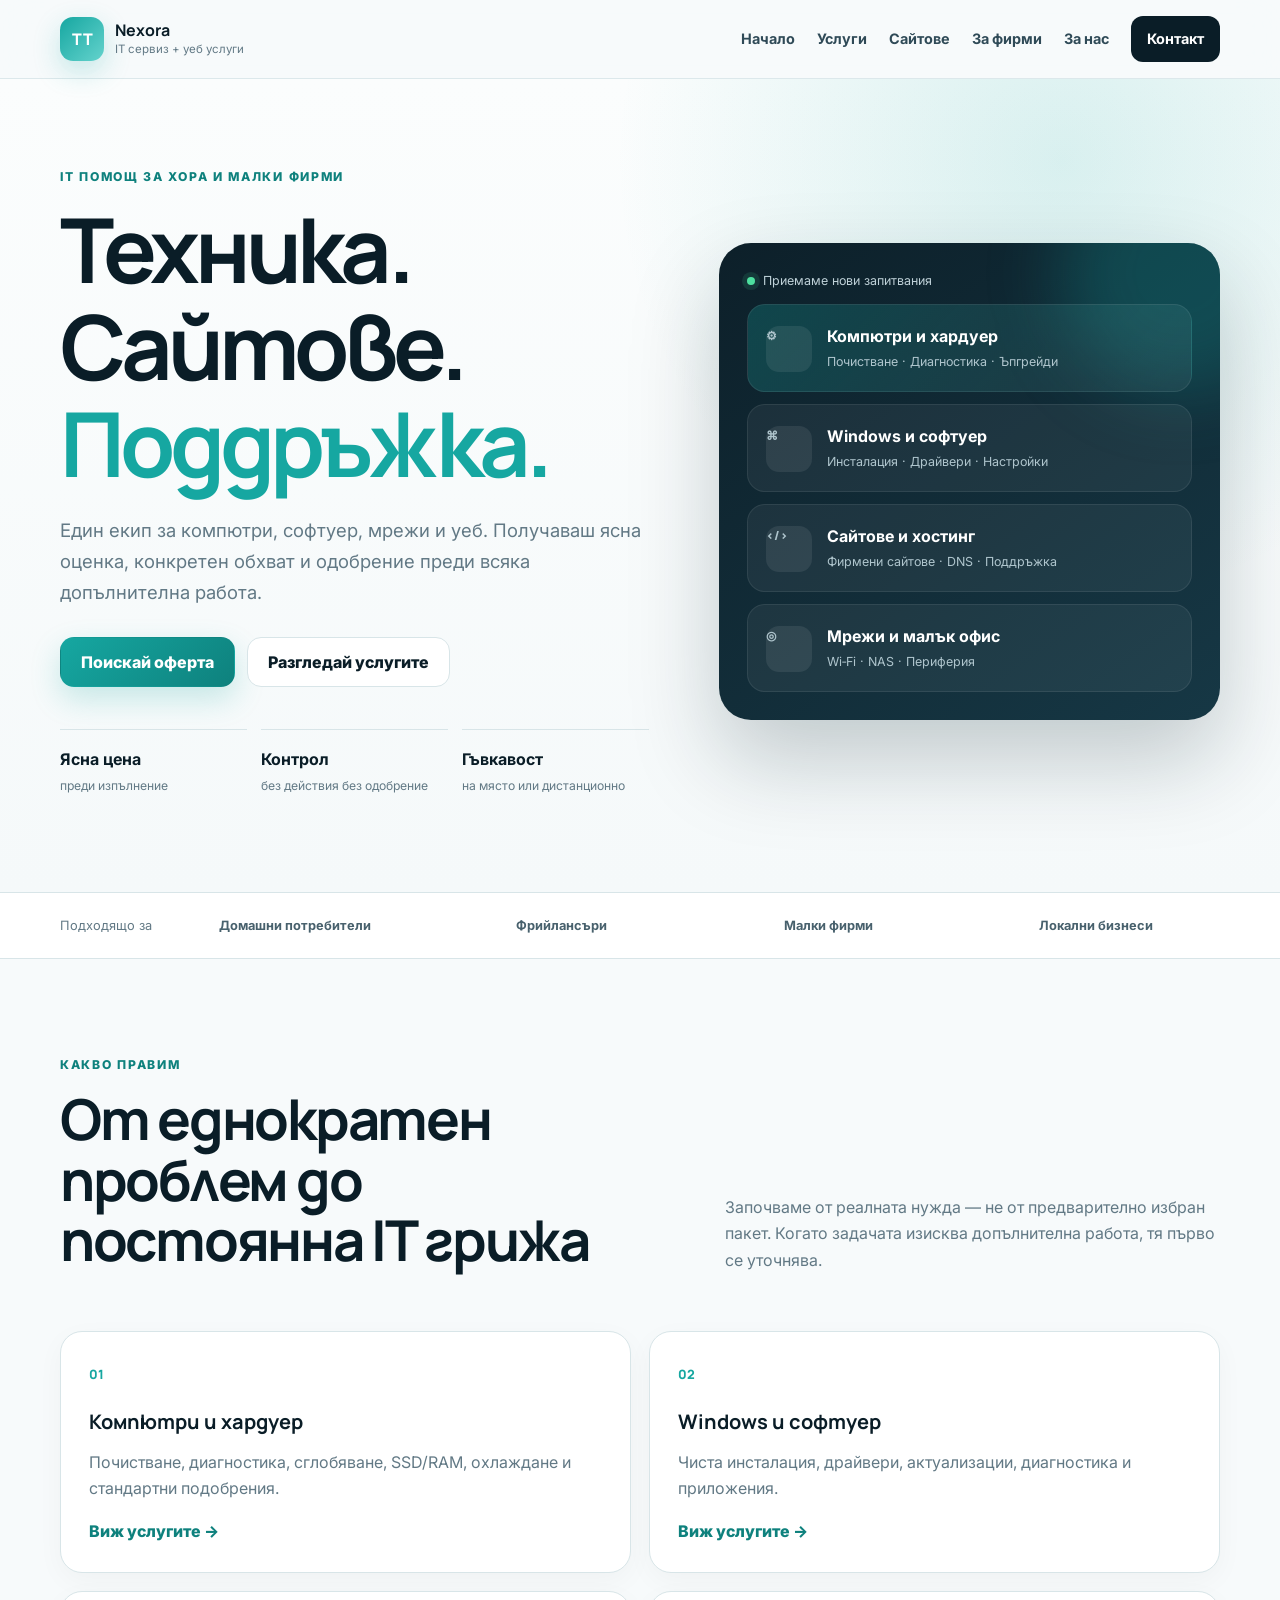
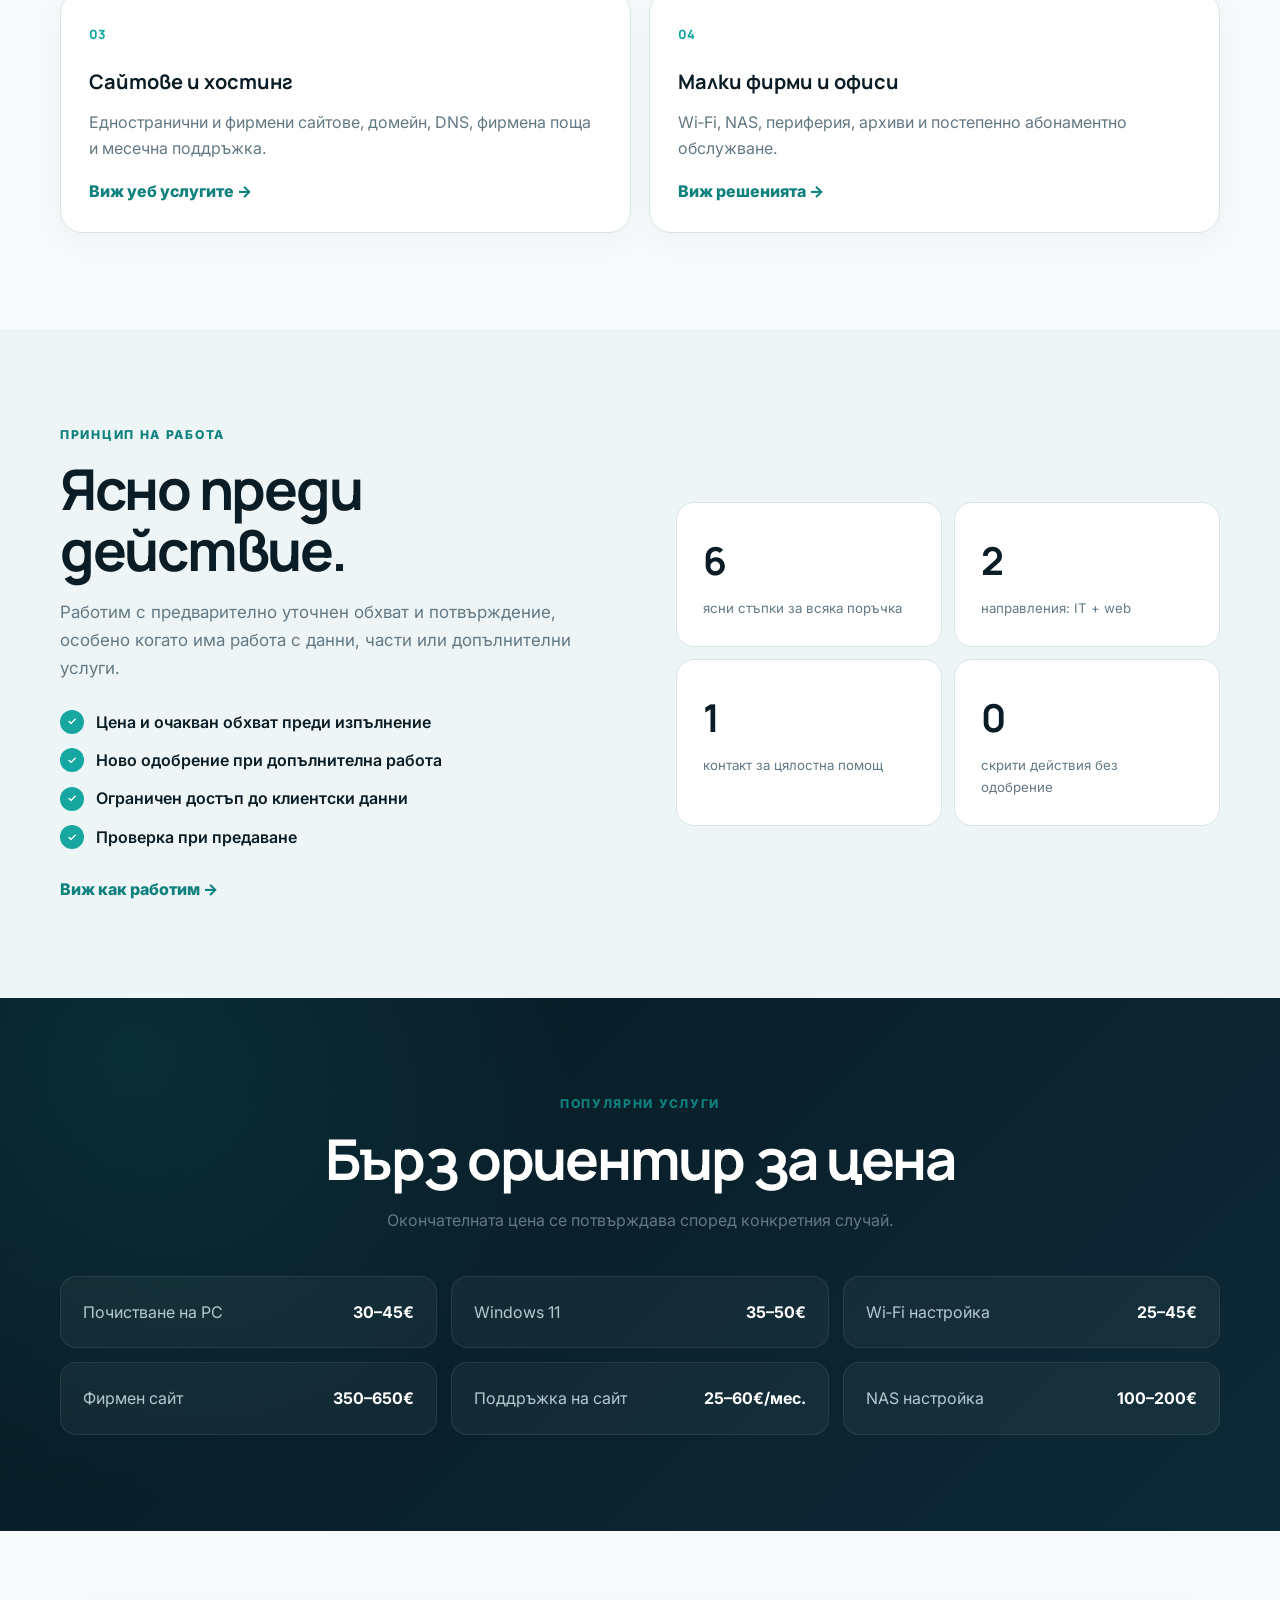
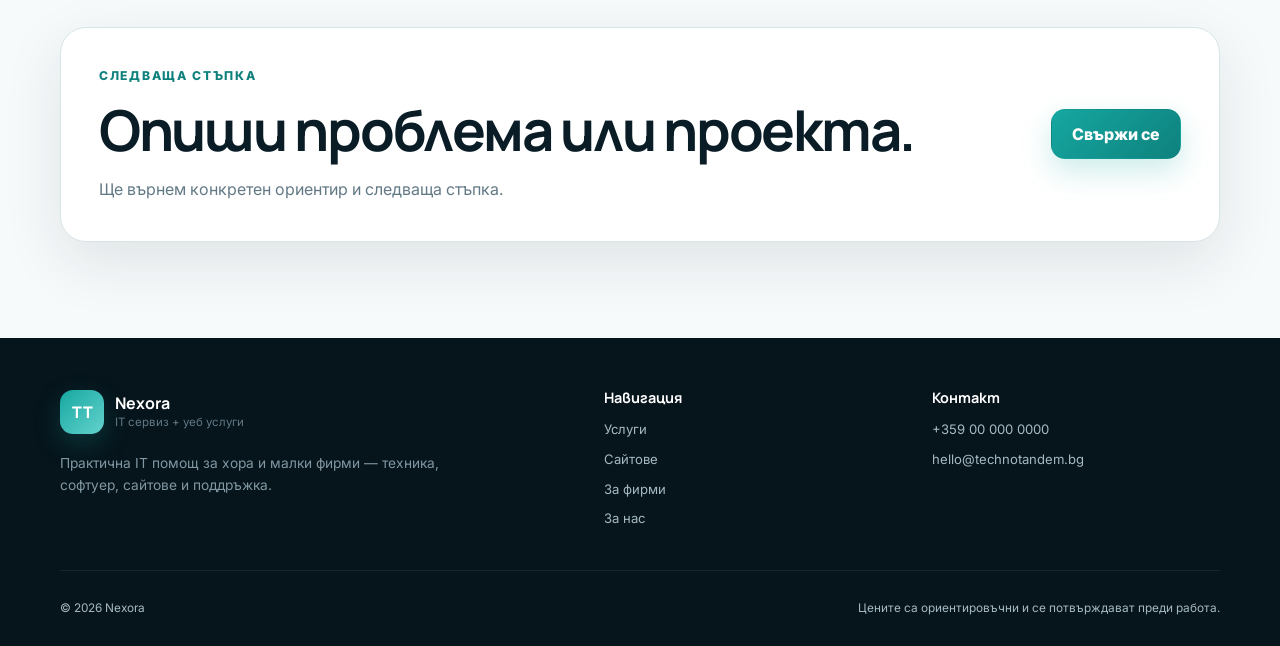
==== .backup-before-refresh/index.html @ 66989ac5 "first commit" ====
<!doctype html>
<html lang="bg">
  <head>
    <meta charset="utf-8" />
    <meta name="viewport" content="width=device-width,initial-scale=1" />
    <title>Nexora — IT сервиз, сайтове и поддръжка</title>
    <meta
      name="description"
      content="IT сервиз и уеб услуги за частни клиенти и малки фирми."
    />
    <meta name="theme-color" content="#0a1d27" />
    <link rel="stylesheet" href="assets/css/styles.css" />
  </head>
  <body>
    <header class="site-header">
      <div class="container nav-wrap">
        <a class="brand" href="index.html"
          ><span class="brand-mark">TT</span
          ><span class="brand-text"
            ><strong>Nexora</strong
            ><small>IT сервиз + уеб услуги</small></span
          ></a
        ><button
          class="menu-toggle"
          aria-expanded="false"
          aria-controls="main-nav"
          aria-label="Отвори меню"
        >
          <span></span><span></span><span></span>
        </button>
        <nav class="main-nav" id="main-nav">
          <a href="index.html">Начало</a><a href="services.html">Услуги</a
          ><a href="websites.html">Сайтове</a
          ><a href="business-support.html">За фирми</a
          ><a href="about.html">За нас</a
          ><a href="contact.html" class="nav-cta">Контакт</a>
        </nav>
      </div>
    </header>
    <main>
      <section class="hero">
        <div class="container hero-grid">
          <div>
            <p class="eyebrow">IT помощ за хора и малки фирми</p>
            <h1>Техника.<br />Сайтове.<br /><span>Поддръжка.</span></h1>
            <p class="lead">
              Един екип за компютри, софтуер, мрежи и уеб. Получаваш ясна
              оценка, конкретен обхват и одобрение преди всяка допълнителна
              работа.
            </p>
            <div class="hero-actions">
              <a class="btn btn-primary" href="contact.html">Поискай оферта</a
              ><a class="btn btn-secondary" href="services.html"
                >Разгледай услугите</a
              >
            </div>
            <div class="trust-row">
              <div><strong>Ясна цена</strong><span>преди изпълнение</span></div>
              <div>
                <strong>Контрол</strong><span>без действия без одобрение</span>
              </div>
              <div>
                <strong>Гъвкавост</strong><span>на място или дистанционно</span>
              </div>
            </div>
          </div>
          <div class="hero-panel">
            <div class="panel-topline">
              <span class="status-dot"></span> Приемаме нови запитвания
            </div>
            <div class="panel-card featured">
              <span class="panel-icon">⚙</span>
              <div>
                <strong>Компютри и хардуер</strong
                ><span>Почистване · Диагностика · Ъпгрейди</span>
              </div>
            </div>
            <div class="panel-card">
              <span class="panel-icon">⌘</span>
              <div>
                <strong>Windows и софтуер</strong
                ><span>Инсталация · Драйвери · Настройки</span>
              </div>
            </div>
            <div class="panel-card">
              <span class="panel-icon">&lt;/&gt;</span>
              <div>
                <strong>Сайтове и хостинг</strong
                ><span>Фирмени сайтове · DNS · Поддръжка</span>
              </div>
            </div>
            <div class="panel-card">
              <span class="panel-icon">◎</span>
              <div>
                <strong>Мрежи и малък офис</strong
                ><span>Wi‑Fi · NAS · Периферия</span>
              </div>
            </div>
          </div>
        </div>
      </section>
      <section class="logo-strip">
        <div class="container logo-strip-grid">
          <span>Подходящо за</span><strong>Домашни потребители</strong
          ><strong>Фрийлансъри</strong><strong>Малки фирми</strong
          ><strong>Локални бизнеси</strong>
        </div>
      </section>
      <section class="section">
        <div class="container">
          <div class="section-heading split-heading">
            <div>
              <p class="eyebrow">Какво правим</p>
              <h2>От еднократен проблем до постоянна IT грижа</h2>
            </div>
            <p>
              Започваме от реалната нужда — не от предварително избран пакет.
              Когато задачата изисква допълнителна работа, тя първо се уточнява.
            </p>
          </div>
          <div class="feature-grid">
            <a class="feature-card" href="services.html#hardware"
              ><span class="feature-number">01</span>
              <h3>Компютри и хардуер</h3>
              <p>
                Почистване, диагностика, сглобяване, SSD/RAM, охлаждане и
                стандартни подобрения.
              </p>
              <span class="text-link">Виж услугите →</span></a
            ><a class="feature-card" href="services.html#software"
              ><span class="feature-number">02</span>
              <h3>Windows и софтуер</h3>
              <p>
                Чиста инсталация, драйвери, актуализации, диагностика и
                приложения.
              </p>
              <span class="text-link">Виж услугите →</span></a
            ><a class="feature-card" href="websites.html"
              ><span class="feature-number">03</span>
              <h3>Сайтове и хостинг</h3>
              <p>
                Едностранични и фирмени сайтове, домейн, DNS, фирмена поща и
                месечна поддръжка.
              </p>
              <span class="text-link">Виж уеб услугите →</span></a
            ><a class="feature-card" href="business-support.html"
              ><span class="feature-number">04</span>
              <h3>Малки фирми и офиси</h3>
              <p>
                Wi‑Fi, NAS, периферия, архиви и постепенно абонаментно
                обслужване.
              </p>
              <span class="text-link">Виж решенията →</span></a
            >
          </div>
        </div>
      </section>
      <section class="section alt">
        <div class="container two-col">
          <div>
            <p class="eyebrow">Принцип на работа</p>
            <h2>Ясно преди действие.</h2>
            <p class="copy">
              Работим с предварително уточнен обхват и потвърждение, особено
              когато има работа с данни, части или допълнителни услуги.
            </p>
            <div class="check-list">
              <div><span>✓</span>Цена и очакван обхват преди изпълнение</div>
              <div><span>✓</span>Ново одобрение при допълнителна работа</div>
              <div><span>✓</span>Ограничен достъп до клиентски данни</div>
              <div><span>✓</span>Проверка при предаване</div>
            </div>
            <a class="text-link" href="about.html">Виж как работим →</a>
          </div>
          <div class="metric-panel">
            <div class="metric">
              <strong>6</strong><span>ясни стъпки за всяка поръчка</span>
            </div>
            <div class="metric">
              <strong>2</strong><span>направления: IT + web</span>
            </div>
            <div class="metric">
              <strong>1</strong><span>контакт за цялостна помощ</span>
            </div>
            <div class="metric">
              <strong>0</strong><span>скрити действия без одобрение</span>
            </div>
          </div>
        </div>
      </section>
      <section class="section dark">
        <div class="container">
          <div class="section-heading centered">
            <p class="eyebrow">Популярни услуги</p>
            <h2>Бърз ориентир за цена</h2>
            <p class="light-copy">
              Окончателната цена се потвърждава според конкретния случай.
            </p>
          </div>
          <div class="quick-price-grid">
            <article>
              <span>Почистване на PC</span><strong>30–45€</strong>
            </article>
            <article><span>Windows 11</span><strong>35–50€</strong></article>
            <article>
              <span>Wi‑Fi настройка</span><strong>25–45€</strong>
            </article>
            <article><span>Фирмен сайт</span><strong>350–650€</strong></article>
            <article>
              <span>Поддръжка на сайт</span><strong>25–60€/мес.</strong>
            </article>
            <article>
              <span>NAS настройка</span><strong>100–200€</strong>
            </article>
          </div>
        </div>
      </section>
      <section class="section">
        <div class="container cta-card">
          <div>
            <p class="eyebrow">Следваща стъпка</p>
            <h2>Опиши проблема или проекта.</h2>
            <p>Ще върнем конкретен ориентир и следваща стъпка.</p>
          </div>
          <a class="btn btn-primary" href="contact.html">Свържи се</a>
        </div>
      </section>
    </main>
    <footer class="site-footer">
      <div class="container footer-grid">
        <div>
          <div class="brand footer-brand">
            <span class="brand-mark">TT</span
            ><span class="brand-text"
              ><strong>Nexora</strong
              ><small>IT сервиз + уеб услуги</small></span
            >
          </div>
          <p class="footer-copy">
            Практична IT помощ за хора и малки фирми — техника, софтуер, сайтове
            и поддръжка.
          </p>
        </div>
        <div>
          <h4>Навигация</h4>
          <div class="footer-links">
            <a href="services.html">Услуги</a><a href="websites.html">Сайтове</a
            ><a href="business-support.html">За фирми</a
            ><a href="about.html">За нас</a>
          </div>
        </div>
        <div>
          <h4>Контакт</h4>
          <div class="footer-links">
            <a href="tel:+359000000000">+359 00 000 0000</a
            ><a href="mailto:hello@technotandem.bg">hello@technotandem.bg</a>
          </div>
        </div>
        <div class="footer-bottom">
          <span>© <span id="year"></span> Nexora</span
          ><span>Цените са ориентировъчни и се потвърждават преди работа.</span>
        </div>
      </div>
    </footer>
    <script src="assets/js/main.js"></script>
  </body>
</html>
---- .backup-before-refresh/assets/css/styles.css ----
@import url('https://fonts.googleapis.com/css2?family=Inter:wght@400;500;600;700;800&family=Manrope:wght@600;700;800&display=swap');
:root{--bg:#f7fafb;--surface:#fff;--soft:#eef5f6;--ink:#0a1d27;--muted:#627985;--line:#d8e5e8;--accent:#16a7a1;--accent-dark:#0e817d;--accent-soft:#def5f3;--dark:#071923;--dark2:#0c2a37;--shadow:0 20px 60px rgba(10,29,39,.10);--radius:22px}
*{box-sizing:border-box}html{scroll-behavior:smooth}body{margin:0;font-family:Inter,system-ui,-apple-system,BlinkMacSystemFont,"Segoe UI",sans-serif;color:var(--ink);background:var(--bg);line-height:1.65;-webkit-font-smoothing:antialiased}a{color:inherit;text-decoration:none}button,input,select,textarea{font:inherit}.container{width:min(1160px,calc(100% - 40px));margin-inline:auto}.narrow{max-width:900px}.section{padding:96px 0}.eyebrow{margin:0 0 14px;color:var(--accent-dark);font-size:.76rem;font-weight:800;letter-spacing:.14em;text-transform:uppercase}h1,h2,h3,h4{font-family:Manrope,Inter,sans-serif;margin-top:0;line-height:1.08}h1{margin-bottom:24px;font-size:clamp(3rem,7vw,6.6rem);letter-spacing:-.055em}h2{margin-bottom:18px;font-size:clamp(2.15rem,4.4vw,4rem);letter-spacing:-.04em}h3{margin-bottom:12px;font-size:1.25rem}.lead,.copy{color:var(--muted);font-size:1.06rem}.lead{max-width:760px;font-size:1.16rem}.site-header{position:sticky;top:0;z-index:80;border-bottom:1px solid rgba(216,229,232,.85);background:rgba(247,250,251,.9);backdrop-filter:blur(18px)}.nav-wrap{display:flex;min-height:78px;align-items:center;justify-content:space-between;gap:24px}.brand{display:inline-flex;align-items:center;gap:11px}.brand-mark{display:grid;width:44px;height:44px;place-items:center;border-radius:13px;color:#fff;background:linear-gradient(135deg,var(--accent),#64d3cd);font-family:Manrope;font-weight:800;box-shadow:0 10px 28px rgba(22,167,161,.24)}.brand-text{display:flex;flex-direction:column;line-height:1.1}.brand-text strong{font-family:Manrope}.brand-text small{margin-top:4px;color:var(--muted);font-size:.72rem}.main-nav{display:flex;align-items:center;gap:22px;font-size:.9rem;font-weight:700}.main-nav a:not(.nav-cta){color:#2f4a57}.nav-cta{padding:11px 16px;border-radius:12px;color:#fff;background:var(--ink)}.menu-toggle{display:none;width:44px;height:44px;padding:10px;border:0;background:transparent}.menu-toggle span{display:block;height:2px;margin:6px 0;background:var(--ink)}
.hero{overflow:hidden;padding:88px 0 96px;background:radial-gradient(circle at 83% 10%,rgba(22,167,161,.15),transparent 28rem),linear-gradient(180deg,#fbfdfd,#f5f9fa)}.hero-grid{display:grid;grid-template-columns:1.08fr .92fr;gap:70px;align-items:center}.hero h1 span{color:var(--accent)}.hero-actions{display:flex;flex-wrap:wrap;gap:12px;margin:30px 0 42px}.btn{display:inline-flex;min-height:50px;align-items:center;justify-content:center;padding:0 20px;border:1px solid transparent;border-radius:14px;cursor:pointer;font-weight:800;transition:.2s}.btn:hover{transform:translateY(-2px)}.btn-primary{color:#fff;background:linear-gradient(135deg,var(--accent),var(--accent-dark));box-shadow:0 12px 30px rgba(22,167,161,.22)}.btn-secondary{border-color:var(--line);background:#fff}.btn-light{color:var(--ink);background:#fff}.full{width:100%}.trust-row{display:grid;grid-template-columns:repeat(3,1fr);gap:14px}.trust-row div{padding-top:16px;border-top:1px solid var(--line)}.trust-row strong,.trust-row span{display:block}.trust-row span{margin-top:3px;color:var(--muted);font-size:.76rem}.hero-panel{position:relative;display:grid;gap:12px;padding:28px;border-radius:32px;background:linear-gradient(145deg,rgba(10,29,39,.99),rgba(10,45,59,.95));box-shadow:0 40px 90px rgba(6,30,41,.22);overflow:hidden}.hero-panel:after{content:"";position:absolute;width:240px;height:240px;border-radius:50%;top:-90px;right:-80px;background:rgba(22,167,161,.26);filter:blur(35px)}.panel-topline{position:relative;z-index:1;display:flex;align-items:center;gap:8px;color:#bfd1d8;font-size:.78rem}.status-dot{width:8px;height:8px;border-radius:50%;background:#4de09f;box-shadow:0 0 0 5px rgba(77,224,159,.12)}.panel-card{position:relative;z-index:1;display:flex;align-items:center;gap:15px;padding:18px;border:1px solid rgba(255,255,255,.08);border-radius:18px;color:#fff;background:rgba(255,255,255,.055)}.panel-card.featured{background:linear-gradient(135deg,rgba(22,167,161,.27),rgba(255,255,255,.06))}.panel-icon{display:grid;flex:0 0 auto;width:46px;height:46px;place-items:center;border-radius:13px;background:rgba(255,255,255,.08);font-family:Manrope;font-weight:800}.panel-card strong,.panel-card span{display:block}.panel-card span{margin-top:3px;color:#afc5cd;font-size:.78rem}
.logo-strip{border-block:1px solid var(--line);background:#fff}.logo-strip-grid{display:grid;grid-template-columns:auto repeat(4,1fr);gap:18px;align-items:center;padding:22px 0;color:#48616d;font-size:.8rem}.logo-strip-grid span{color:var(--muted)}.logo-strip-grid strong{text-align:center}.section-heading{max-width:780px;margin-bottom:42px}.section-heading>p:last-child{color:var(--muted)}.centered{margin-inline:auto;text-align:center}.split-heading{display:grid;grid-template-columns:1.1fr .9fr;max-width:none;gap:60px;align-items:end}.feature-grid{display:grid;grid-template-columns:repeat(2,1fr);gap:18px}.feature-card{padding:28px;border:1px solid var(--line);border-radius:var(--radius);background:#fff;box-shadow:0 8px 28px rgba(10,29,39,.035);transition:.2s}.feature-card:hover{transform:translateY(-3px);box-shadow:0 18px 40px rgba(10,29,39,.07)}.feature-number{display:inline-block;margin-bottom:26px;color:var(--accent);font-family:Manrope;font-size:.8rem;font-weight:800}.feature-card p{color:var(--muted)}.text-link{color:var(--accent-dark);font-weight:800}.alt{background:var(--soft)}.two-col{display:grid;grid-template-columns:1fr 1fr;gap:72px;align-items:center}.check-list{display:grid;gap:12px;margin:26px 0}.check-list div{display:flex;gap:12px;align-items:center;font-weight:600}.check-list span{display:grid;width:24px;height:24px;place-items:center;border-radius:50%;color:#fff;background:var(--accent);font-size:.7rem}.metric-panel{display:grid;grid-template-columns:1fr 1fr;gap:12px}.metric{padding:26px;border:1px solid var(--line);border-radius:18px;background:#fff}.metric strong,.metric span{display:block}.metric strong{font-size:2.4rem;font-family:Manrope}.metric span{margin-top:6px;color:var(--muted);font-size:.83rem}.dark{color:#fff;background:radial-gradient(circle at 10% 10%,rgba(22,167,161,.14),transparent 28rem),linear-gradient(135deg,var(--dark),var(--dark2))}.light-copy{color:#abc1ca}.quick-price-grid{display:grid;grid-template-columns:repeat(3,1fr);gap:14px}.quick-price-grid article{display:flex;justify-content:space-between;gap:18px;padding:22px;border:1px solid rgba(255,255,255,.08);border-radius:16px;background:rgba(255,255,255,.045)}.quick-price-grid span{color:#b5c8d0}.quick-price-grid strong{white-space:nowrap}.cta-card{display:flex;justify-content:space-between;align-items:center;gap:30px;padding:38px;border:1px solid var(--line);border-radius:26px;background:#fff;box-shadow:var(--shadow)}.cta-card h2{margin-bottom:10px}.cta-card p:last-child{margin-bottom:0;color:var(--muted)}
.page-hero{padding:88px 0 72px;background:linear-gradient(180deg,#fbfdfd,#f3f8f9)}.page-hero h1{font-size:clamp(3rem,6.5vw,5.8rem)}.subnav{position:sticky;top:78px;z-index:50;border-bottom:1px solid var(--line);background:rgba(255,255,255,.93);backdrop-filter:blur(16px)}.subnav-scroll{display:flex;gap:18px;overflow:auto;padding:14px 0;font-size:.84rem;font-weight:800}.subnav-scroll a{white-space:nowrap}.service-table{overflow:hidden;border:1px solid var(--line);border-radius:20px;background:#fff}.service-row{display:grid;grid-template-columns:1.1fr 1.8fr .5fr;gap:20px;padding:18px 20px;border-top:1px solid var(--line);align-items:start}.service-row:first-child{border-top:0}.service-head{color:#fff;background:var(--ink);font-size:.75rem;font-weight:800;text-transform:uppercase;letter-spacing:.07em}.service-row span:nth-child(2){color:var(--muted);font-size:.9rem}.service-row strong{text-align:right;white-space:nowrap}.cards-3{display:grid;grid-template-columns:repeat(3,1fr);gap:18px}.info-card{padding:26px;border:1px solid var(--line);border-radius:20px;background:#fff}.info-card p{color:var(--muted)}.info-card strong{display:block;margin-top:20px;color:var(--accent-dark)}.stack-list{display:grid;gap:12px}.stack-list article{display:flex;justify-content:space-between;gap:20px;padding:20px;border:1px solid var(--line);border-radius:16px;background:#fff}.stack-list p{margin:0;color:var(--muted);font-size:.84rem}.stack-list strong{white-space:nowrap}.dark-stack article{border-color:rgba(255,255,255,.08);background:rgba(255,255,255,.045)}.dark-stack p{color:#abc1ca}
.plan-grid{display:grid;grid-template-columns:repeat(3,1fr);gap:18px}.plan-card{position:relative;padding:30px;border:1px solid var(--line);border-radius:var(--radius);background:#fff}.plan-card.recommended{border-color:rgba(22,167,161,.42);box-shadow:0 18px 55px rgba(22,167,161,.1)}.plan-card h3{margin:4px 0 10px;font-size:2.4rem}.plan-card h3 small{color:var(--muted);font-size:.9rem}.plan-card>p{color:var(--muted)}.plan-card ul{margin:20px 0 0;padding:0;list-style:none}.plan-card li{padding:10px 0;border-top:1px solid var(--line);font-size:.88rem}.mini-label{display:inline-block;margin-bottom:8px;color:var(--accent-dark);font-size:.72rem;font-weight:800;letter-spacing:.08em;text-transform:uppercase}.badge{position:absolute;top:18px;right:18px;padding:6px 10px;border-radius:99px;color:var(--accent-dark);background:var(--accent-soft);font-size:.68rem;font-weight:800}.browser-mockup{padding:14px;border:1px solid rgba(10,29,39,.12);border-radius:24px;background:#fff;box-shadow:var(--shadow)}.browser-bar{display:flex;gap:7px;padding:6px 6px 14px}.browser-bar span{width:10px;height:10px;border-radius:50%;background:#d8e5e8}.mock-hero{padding:48px 34px;border-radius:16px;color:#fff;background:linear-gradient(135deg,var(--ink),#15495b)}.mock-hero small{color:#8adbd6;font-weight:800}.mock-hero h3{margin:14px 0;font-size:2.4rem}.mock-hero p{color:#b7c9d0}.mock-button{width:120px;height:36px;border-radius:10px;background:var(--accent)}.mock-grid{display:grid;grid-template-columns:repeat(3,1fr);gap:10px;padding-top:10px}.mock-grid div{height:78px;border-radius:12px;background:#eef4f5}.process-grid{display:grid;grid-template-columns:repeat(3,1fr);gap:14px}.process-grid article{padding:26px;border:1px solid var(--line);border-radius:18px;background:#fff}.process-grid span{display:inline-block;margin-bottom:28px;color:var(--accent);font-family:Manrope;font-weight:800}.process-grid p{margin-bottom:0;color:var(--muted);font-size:.88rem}.benefit-grid{display:grid;grid-template-columns:repeat(3,1fr);gap:18px}.benefit-grid article{padding:28px;border-top:3px solid var(--accent);border-radius:0 0 18px 18px;background:#fff;box-shadow:0 10px 30px rgba(10,29,39,.04)}.benefit-grid strong{color:var(--accent);font-family:Manrope;font-size:.8rem}.benefit-grid p{margin-bottom:0;color:var(--muted)}.quote-card{padding:36px;border-radius:22px;color:#fff;background:linear-gradient(135deg,var(--ink),#15495b)}.quote-card p{font-family:Manrope;font-size:1.8rem;line-height:1.25}.quote-card span{color:#8adbd6;font-size:.8rem;font-weight:700}.timeline{display:grid;gap:14px}.timeline div{padding:18px 20px;border-left:2px solid var(--accent);background:rgba(255,255,255,.04)}.timeline span{color:#68d9d3;font-size:.76rem;font-weight:800}.timeline p{margin:5px 0 0;color:#b2c7cf}
.contact-grid{display:grid;grid-template-columns:.9fr 1.1fr;gap:70px;align-items:start}.contact-cards{display:grid;gap:10px;margin-top:28px}.contact-cards a{display:flex;align-items:center;justify-content:space-between;gap:20px;padding:16px 18px;border:1px solid var(--line);border-radius:14px;background:#fff}.contact-cards span{color:var(--muted);font-size:.8rem}.contact-cards strong{font-size:.9rem}.contact-tip{margin-top:18px;padding:18px;border-radius:14px;background:var(--accent-soft);font-size:.86rem}.contact-tip p{margin:4px 0 0;color:#42636f}.contact-form{display:grid;gap:16px;padding:30px;border:1px solid var(--line);border-radius:24px;background:#fff;box-shadow:var(--shadow)}.form-grid{display:grid;grid-template-columns:1fr 1fr;gap:14px}.contact-form label{display:grid;gap:7px;font-size:.8rem;font-weight:800}.contact-form input,.contact-form select,.contact-form textarea{width:100%;padding:13px 14px;border:1px solid var(--line);border-radius:12px;outline:0;color:var(--ink);background:#fbfdfd}.contact-form textarea{resize:vertical;min-height:150px}.contact-form input:focus,.contact-form select:focus,.contact-form textarea:focus{border-color:rgba(22,167,161,.7);box-shadow:0 0 0 4px rgba(22,167,161,.1)}.contact-form small{color:var(--muted);text-align:center}.faq-list{max-width:880px;margin-inline:auto}.faq-list details{border-bottom:1px solid var(--line);background:#fff}.faq-list summary{cursor:pointer;padding:20px 0;font-weight:800;list-style:none}.faq-list details p{padding-bottom:20px;color:var(--muted)}
.site-footer{padding:52px 0 28px;color:#a6bac3;background:#06141b}.footer-grid{display:grid;grid-template-columns:1.4fr .8fr .8fr;gap:40px}.footer-brand .brand-text strong{color:#fff}.footer-copy{max-width:390px;margin-top:18px;color:#8198a3;font-size:.86rem}.site-footer h4{margin-bottom:14px;color:#fff;font-size:.9rem}.footer-links{display:grid;gap:8px;font-size:.82rem}.footer-bottom{grid-column:1/-1;display:flex;justify-content:space-between;gap:20px;padding-top:28px;border-top:1px solid rgba(255,255,255,.08);font-size:.74rem}
@media(max-width:980px){.hero-grid,.two-col,.contact-grid{grid-template-columns:1fr}.split-heading{grid-template-columns:1fr;gap:16px}.hero-grid{gap:46px}.cards-3,.plan-grid,.process-grid,.benefit-grid{grid-template-columns:repeat(2,1fr)}.quick-price-grid{grid-template-columns:repeat(2,1fr)}.footer-grid{grid-template-columns:1fr 1fr}.service-row{grid-template-columns:1fr 1.5fr .55fr}}
@media(max-width:760px){.container{width:min(100% - 28px,1160px)}.section{padding:70px 0}.menu-toggle{display:block}.main-nav{position:absolute;top:68px;left:14px;right:14px;display:none;flex-direction:column;align-items:stretch;gap:6px;padding:14px;border:1px solid var(--line);border-radius:16px;background:#fff;box-shadow:var(--shadow)}.main-nav.open{display:flex}.main-nav a{padding:10px 12px}.hero{padding-top:58px}.page-hero{padding-top:58px}.hero h1,.page-hero h1{font-size:clamp(3rem,16vw,5rem)}.trust-row,.feature-grid,.metric-panel,.cards-3,.plan-grid,.process-grid,.benefit-grid,.quick-price-grid,.footer-grid{grid-template-columns:1fr}.logo-strip-grid{grid-template-columns:1fr 1fr}.logo-strip-grid span{grid-column:1/-1}.logo-strip-grid strong{text-align:left}.cta-card{align-items:flex-start;flex-direction:column}.form-grid{grid-template-columns:1fr}.footer-bottom{flex-direction:column}.service-table{overflow:visible;border:0;background:transparent}.service-head{display:none}.service-row{display:grid;grid-template-columns:1fr;gap:8px;margin-bottom:12px;padding:20px;border:1px solid var(--line);border-radius:16px;background:#fff}.service-row span:first-child{font-weight:800}.service-row strong{text-align:left;color:var(--accent-dark)}}

.price-callout{display:flex;align-items:end;gap:14px;margin-top:30px}.price-callout span{color:var(--muted);font-size:.8rem}.price-callout strong{font-family:Manrope;font-size:2.4rem}.dark-stack article{border-color:rgba(255,255,255,.08);background:rgba(255,255,255,.045)}.dark-stack p{color:#abc1ca}.timeline{display:grid;gap:14px}.timeline div{padding:18px 20px;border-left:2px solid var(--accent);background:rgba(255,255,255,.04)}.timeline span{color:#68d9d3;font-size:.76rem;font-weight:800}.timeline p{margin:5px 0 0;color:#b2c7cf}
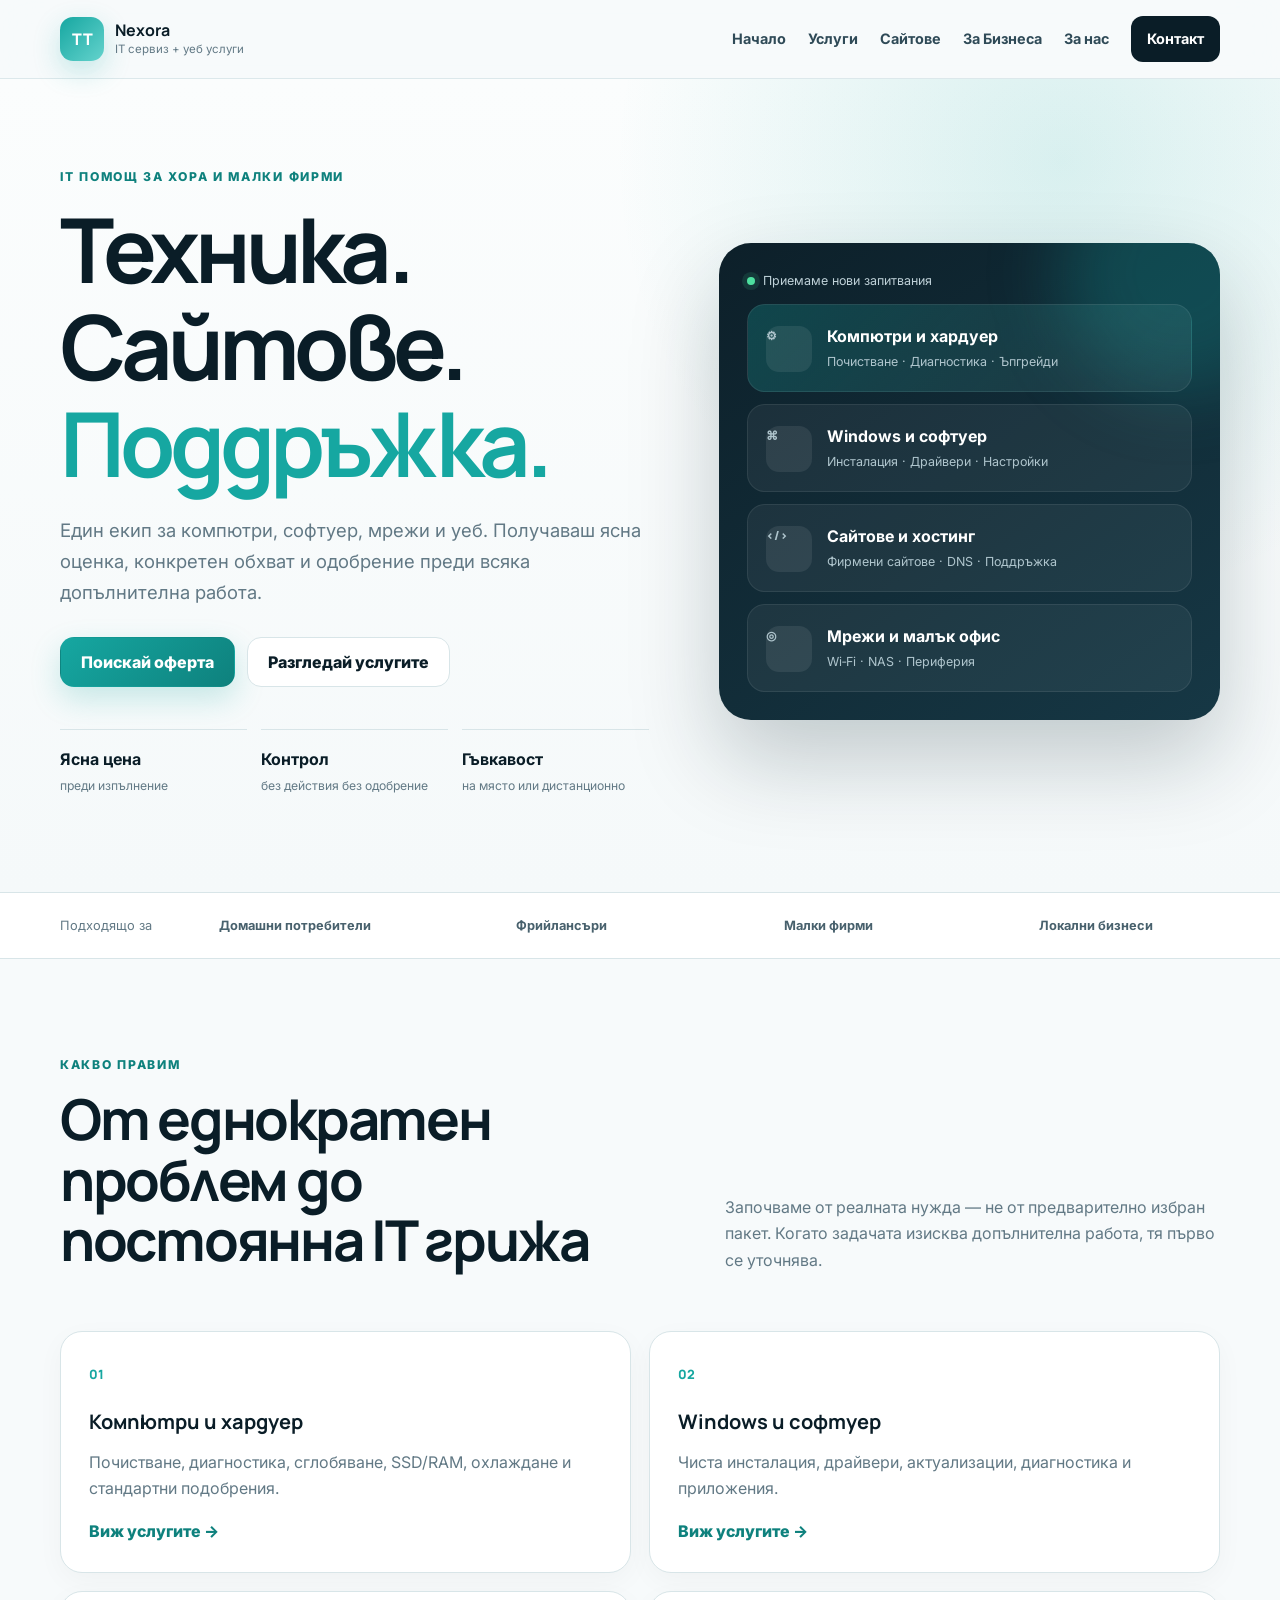
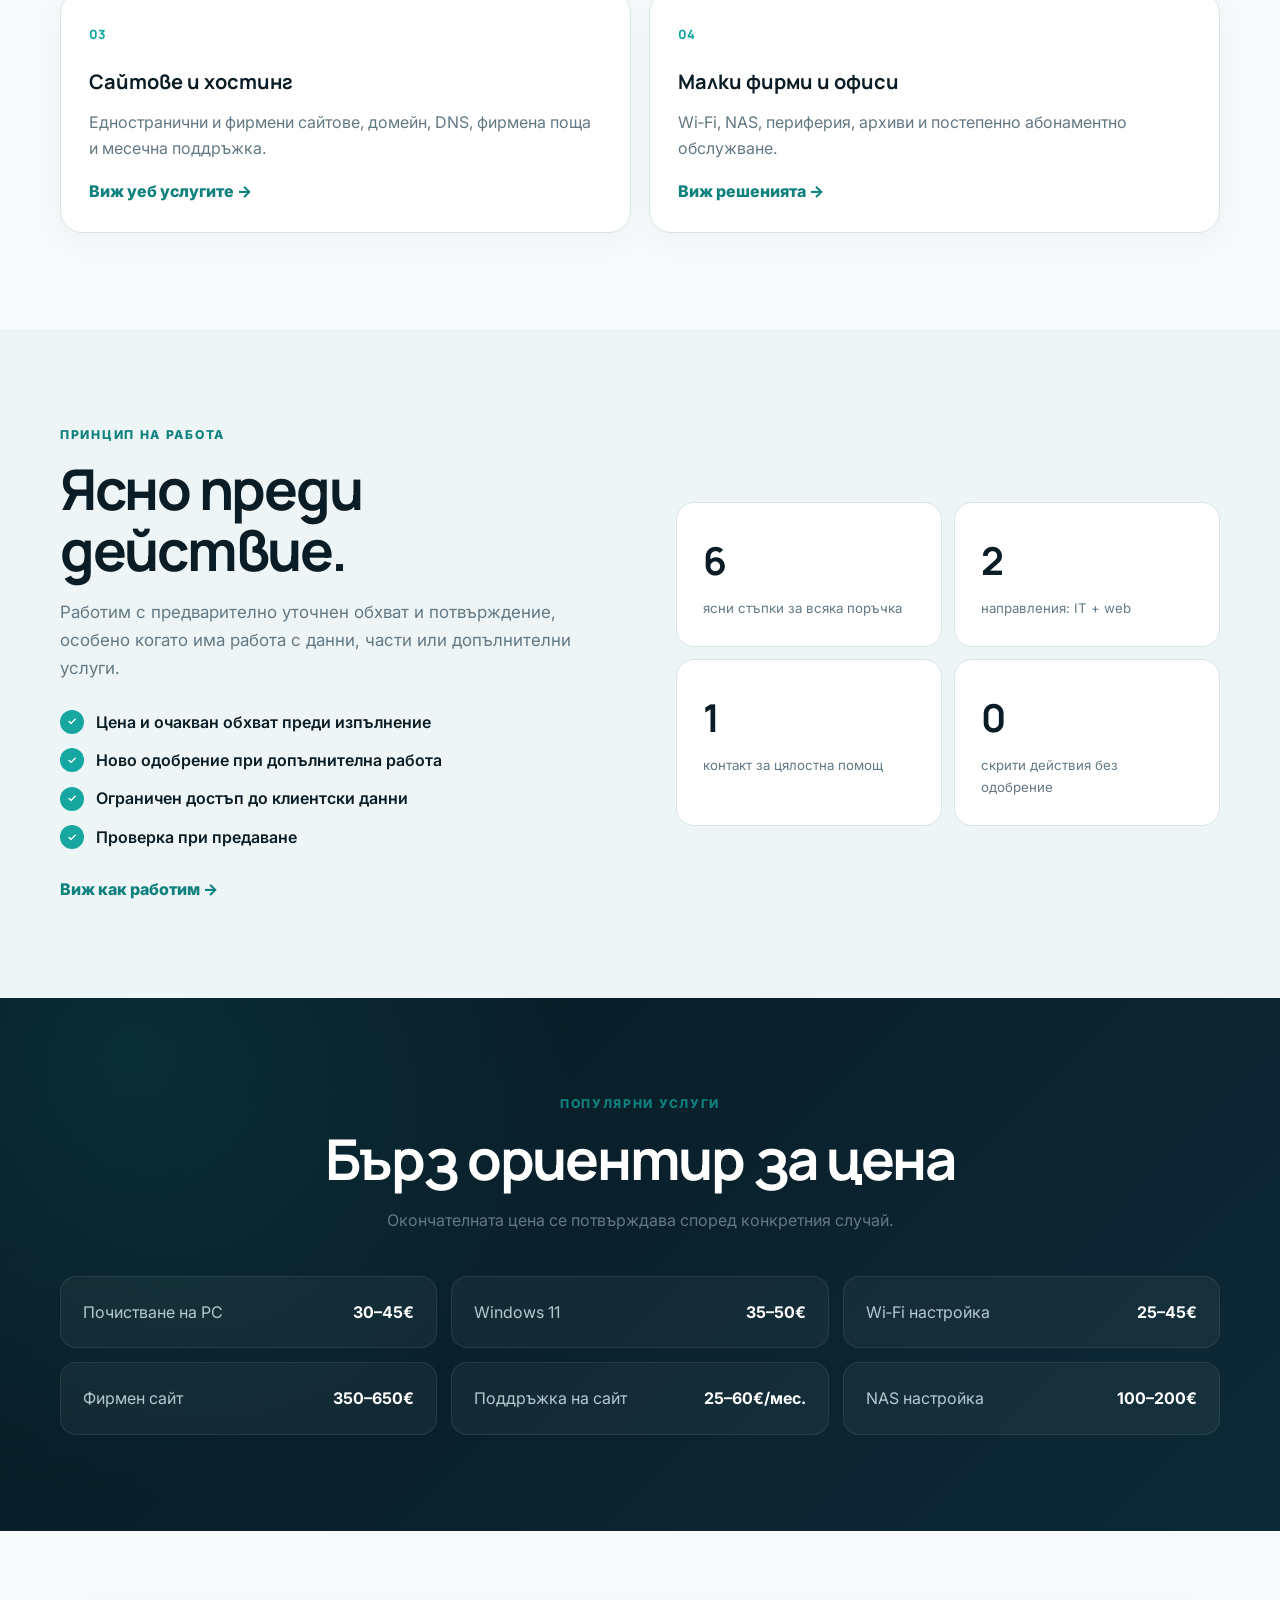
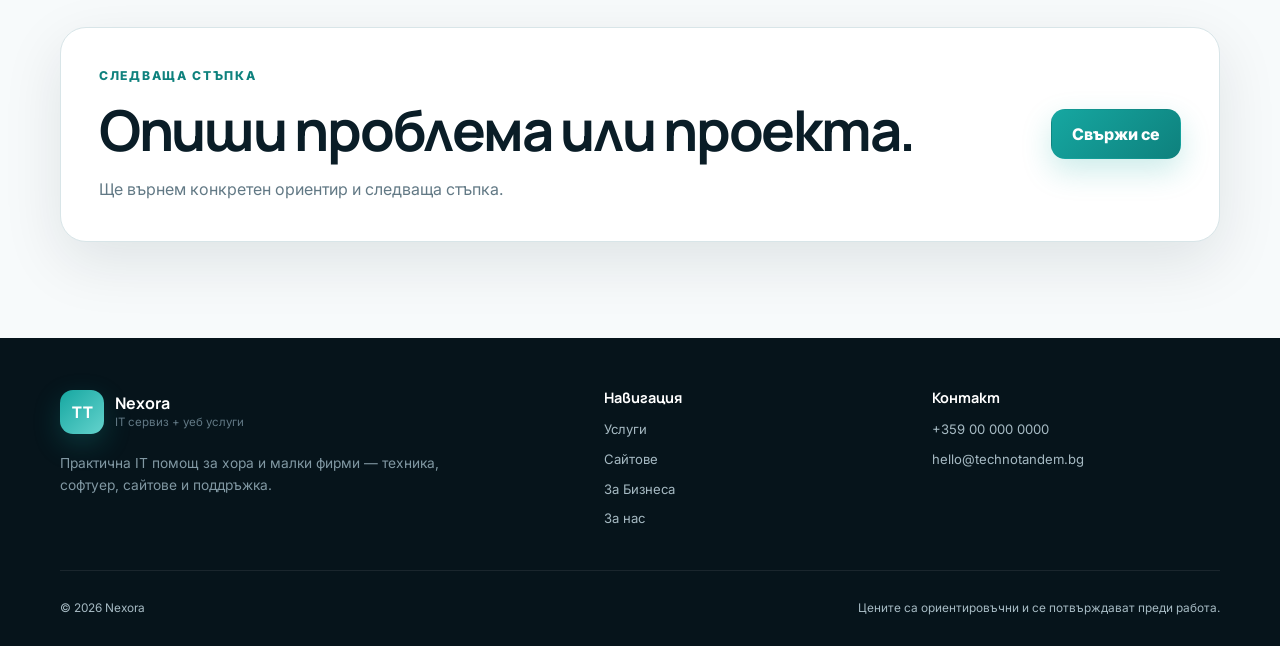
==== commit fee46cc2: "Update navigation links and text for business support section across multiple HTML files" ====
--- a/.backup-before-refresh/index.html
+++ b/.backup-before-refresh/index.html
@@ -31,7 +31,7 @@
         <nav class="main-nav" id="main-nav">
           <a href="index.html">Начало</a><a href="services.html">Услуги</a
           ><a href="websites.html">Сайтове</a
-          ><a href="business-support.html">За фирми</a
+          ><a href="business-support.html">За Бизнеса</a
           ><a href="about.html">За нас</a
           ><a href="contact.html" class="nav-cta">Контакт</a>
         </nav>
@@ -245,7 +245,7 @@
           <h4>Навигация</h4>
           <div class="footer-links">
             <a href="services.html">Услуги</a><a href="websites.html">Сайтове</a
-            ><a href="business-support.html">За фирми</a
+            ><a href="business-support.html">За Бизнеса</a
             ><a href="about.html">За нас</a>
           </div>
         </div>
